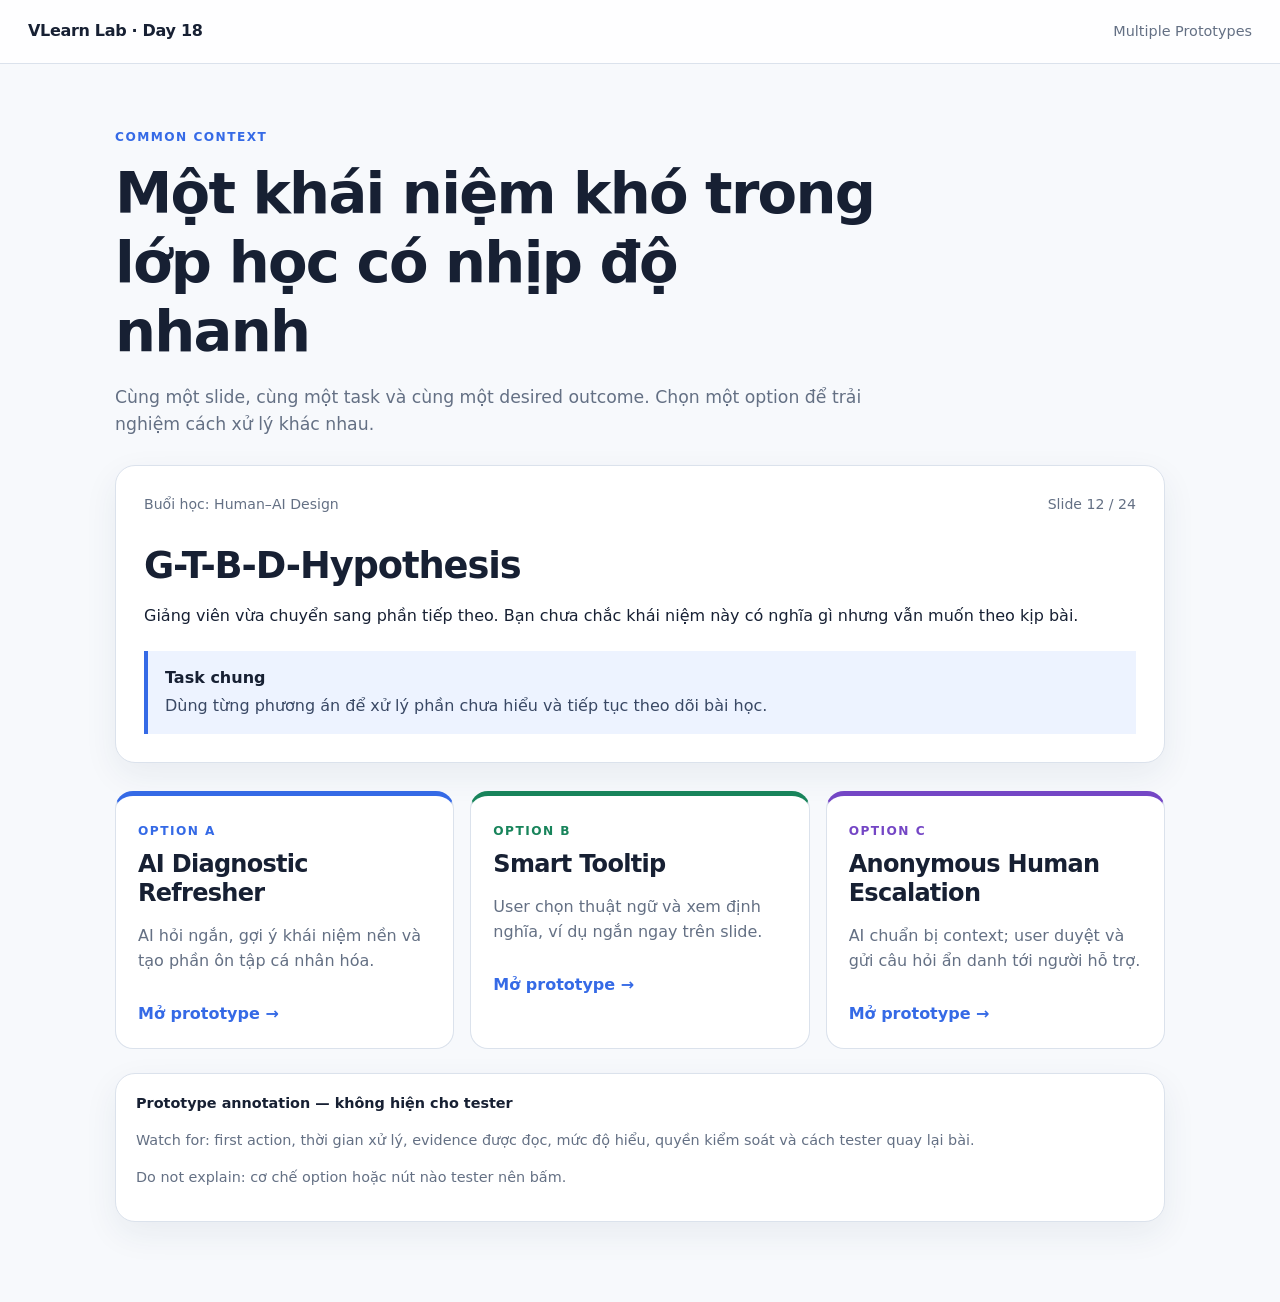
==== Day18_Prototypes/index.html @ 7a0dbe06 "feat: implement design prototypes and supporting CSS/JS for stage 4 report" ====
<!doctype html>
<html lang="vi">
<head>
  <meta charset="utf-8">
  <meta name="viewport" content="width=device-width, initial-scale=1">
  <title>AI Tutor — Day 18 Prototypes</title>
  <link rel="stylesheet" href="shared.css">
</head>
<body data-option="hub">
  <header class="topbar">
    <a class="brand" href="index.html">VLearn Lab · Day 18</a>
    <span class="topbar-note">Multiple Prototypes</span>
  </header>

  <main class="container">
    <section class="hero">
      <p class="eyebrow">COMMON CONTEXT</p>
      <h1>Một khái niệm khó trong lớp học có nhịp độ nhanh</h1>
      <p class="lead">Cùng một slide, cùng một task và cùng một desired outcome. Chọn một option để trải nghiệm cách xử lý khác nhau.</p>
    </section>

    <section class="context-card">
      <div class="progress-row">
        <span>Buổi học: Human–AI Design</span>
        <span>Slide 12 / 24</span>
      </div>
      <h2>G-T-B-D-Hypothesis</h2>
      <p>Giảng viên vừa chuyển sang phần tiếp theo. Bạn chưa chắc khái niệm này có nghĩa gì nhưng vẫn muốn theo kịp bài.</p>
      <div class="task-box">
        <strong>Task chung</strong>
        <span>Dùng từng phương án để xử lý phần chưa hiểu và tiếp tục theo dõi bài học.</span>
      </div>
    </section>

    <section class="option-grid" aria-label="Ba prototype">
      <a class="option-card option-a" href="option-a.html">
        <span class="option-label">OPTION A</span>
        <h2>AI Diagnostic Refresher</h2>
        <p>AI hỏi ngắn, gợi ý khái niệm nền và tạo phần ôn tập cá nhân hóa.</p>
        <span class="card-link">Mở prototype →</span>
      </a>
      <a class="option-card option-b" href="option-b.html">
        <span class="option-label">OPTION B</span>
        <h2>Smart Tooltip</h2>
        <p>User chọn thuật ngữ và xem định nghĩa, ví dụ ngắn ngay trên slide.</p>
        <span class="card-link">Mở prototype →</span>
      </a>
      <a class="option-card option-c" href="option-c.html">
        <span class="option-label">OPTION C</span>
        <h2>Anonymous Human Escalation</h2>
        <p>AI chuẩn bị context; user duyệt và gửi câu hỏi ẩn danh tới người hỗ trợ.</p>
        <span class="card-link">Mở prototype →</span>
      </a>
    </section>

    <aside class="annotation">
      <strong>Prototype annotation — không hiện cho tester</strong>
      <p>Watch for: first action, thời gian xử lý, evidence được đọc, mức độ hiểu, quyền kiểm soát và cách tester quay lại bài.</p>
      <p>Do not explain: cơ chế option hoặc nút nào tester nên bấm.</p>
    </aside>
  </main>
</body>
</html>
---- Day18_Prototypes/shared.css ----
:root {
  --ink: #172033;
  --muted: #647084;
  --line: #dbe2ec;
  --paper: #f7f9fc;
  --white: #ffffff;
  --blue: #356ae6;
  --blue-soft: #edf3ff;
  --green: #18845b;
  --green-soft: #eaf8f1;
  --amber: #a26500;
  --amber-soft: #fff6df;
  --purple: #7446c5;
  --purple-soft: #f3edff;
  font-family: Inter, ui-sans-serif, system-ui, -apple-system, BlinkMacSystemFont, "Segoe UI", sans-serif;
}

* { box-sizing: border-box; }

body {
  margin: 0;
  color: var(--ink);
  background: var(--paper);
  line-height: 1.55;
}

button, input, textarea { font: inherit; }
button { cursor: pointer; }
a { color: inherit; }

.topbar {
  height: 64px;
  display: flex;
  align-items: center;
  justify-content: space-between;
  padding: 0 28px;
  border-bottom: 1px solid var(--line);
  background: rgba(255,255,255,.92);
}

.brand {
  font-weight: 800;
  text-decoration: none;
  letter-spacing: -.02em;
}

.topbar-note { color: var(--muted); font-size: .9rem; }
.container { width: min(1050px, calc(100% - 36px)); margin: 0 auto; padding: 52px 0 80px; }
.hero { max-width: 760px; margin-bottom: 28px; }
.eyebrow, .option-label { font-size: .76rem; font-weight: 800; letter-spacing: .12em; color: var(--blue); }
h1, h2, h3 { line-height: 1.2; letter-spacing: -.03em; }
h1 { font-size: clamp(2rem, 5vw, 3.6rem); margin: 8px 0 16px; }
h2 { margin: 8px 0 10px; }
.lead { color: var(--muted); font-size: 1.08rem; }

.context-card, .panel, .annotation {
  border: 1px solid var(--line);
  border-radius: 20px;
  background: var(--white);
  box-shadow: 0 12px 34px rgba(31, 50, 80, .07);
}

.context-card { padding: 28px; margin: 28px 0; }
.progress-row { display: flex; justify-content: space-between; gap: 12px; color: var(--muted); font-size: .88rem; }
.context-card h2 { font-size: clamp(1.5rem, 3vw, 2.3rem); margin-top: 28px; }
.task-box { display: grid; gap: 3px; margin-top: 22px; padding: 15px 17px; border-left: 4px solid var(--blue); background: var(--blue-soft); }
.task-box span { color: #394864; }

.option-grid { display: grid; grid-template-columns: repeat(3, 1fr); gap: 16px; }
.option-card { display: block; min-height: 235px; padding: 22px; border: 1px solid var(--line); border-radius: 18px; background: var(--white); text-decoration: none; transition: transform .18s ease, box-shadow .18s ease; }
.option-card:hover { transform: translateY(-3px); box-shadow: 0 14px 32px rgba(31, 50, 80, .12); }
.option-card p { color: var(--muted); }
.option-a { border-top: 5px solid var(--blue); }
.option-b { border-top: 5px solid var(--green); }
.option-c { border-top: 5px solid var(--purple); }
.option-b .option-label { color: var(--green); }
.option-c .option-label { color: var(--purple); }
.card-link { display: inline-block; margin-top: 12px; color: var(--blue); font-weight: 750; }

.annotation { margin-top: 24px; padding: 18px 20px; color: var(--muted); font-size: .9rem; }
.annotation strong { color: var(--ink); }

.prototype-shell { max-width: 760px; margin: 0 auto; }
.prototype-title { margin-bottom: 24px; }
.prototype-title h1 { font-size: clamp(2rem, 5vw, 3rem); }
.back-link { display: inline-block; margin-bottom: 20px; color: var(--blue); font-weight: 700; text-decoration: none; }
.panel { padding: 26px; margin-bottom: 18px; }
.panel h2 { margin-top: 0; }
.slide-number { color: var(--muted); font-size: .86rem; }
.slide-content { margin: 22px 0; padding: 24px; border: 1px solid var(--line); border-radius: 14px; background: #fbfcff; }
.slide-content h2 { font-size: 1.65rem; }
.slide-content p { color: #46536b; }
.term-chip { border: 0; border-bottom: 2px dashed var(--blue); color: var(--blue); background: transparent; font-weight: 750; padding: 0 2px; }
.actions { display: flex; flex-wrap: wrap; gap: 10px; margin-top: 20px; }
.btn { border: 1px solid var(--line); border-radius: 10px; padding: 10px 15px; background: var(--white); color: var(--ink); font-weight: 700; }
.btn:hover { border-color: #9caec8; }
.btn-primary { border-color: var(--blue); background: var(--blue); color: #fff; }
.btn-success { border-color: var(--green); background: var(--green); color: #fff; }
.btn-purple { border-color: var(--purple); background: var(--purple); color: #fff; }
.btn-quiet { color: var(--muted); }

.option-banner { padding: 13px 16px; border-radius: 12px; background: var(--blue-soft); color: #284d9c; }
.option-banner.green { background: var(--green-soft); color: #136843; }
.option-banner.purple { background: var(--purple-soft); color: #5834a0; }
.notice { padding: 13px 16px; border-radius: 12px; background: var(--amber-soft); color: #714900; }
.result { border: 1px solid #bfe5d1; background: var(--green-soft); }
.result h2 { color: #12633f; }
.evidence { padding: 14px 16px; border-radius: 12px; background: rgba(255,255,255,.72); color: #365344; }
.evidence strong { display: block; margin-bottom: 4px; }

.choice-list { display: grid; gap: 10px; margin: 18px 0; }
.choice { display: flex; align-items: flex-start; gap: 10px; padding: 12px; border: 1px solid var(--line); border-radius: 10px; }
.choice input { margin-top: 5px; }
.choice label { cursor: pointer; }

.form-field { display: grid; gap: 7px; margin: 16px 0; }
.form-field label { font-weight: 750; }
textarea { width: 100%; min-height: 110px; resize: vertical; border: 1px solid var(--line); border-radius: 10px; padding: 12px; color: var(--ink); }
.privacy { display: flex; gap: 9px; align-items: flex-start; color: var(--muted); font-size: .92rem; }

.tooltip {
  position: relative;
  margin-top: 12px;
  padding: 17px;
  border: 1px solid #b9dfc9;
  border-radius: 14px;
  background: var(--green-soft);
}
.tooltip strong { color: #12633f; }

.hidden { display: none !important; }
.toast { position: fixed; right: 22px; bottom: 22px; max-width: 330px; padding: 13px 16px; border-radius: 12px; background: #172033; color: white; box-shadow: 0 12px 30px rgba(0,0,0,.2); }

@media (max-width: 760px) {
  .topbar { padding: 0 17px; }
  .container { width: min(100% - 24px, 650px); padding-top: 34px; }
  .option-grid { grid-template-columns: 1fr; }
  .context-card, .panel { padding: 20px; }
  .progress-row { align-items: flex-start; flex-direction: column; }
}
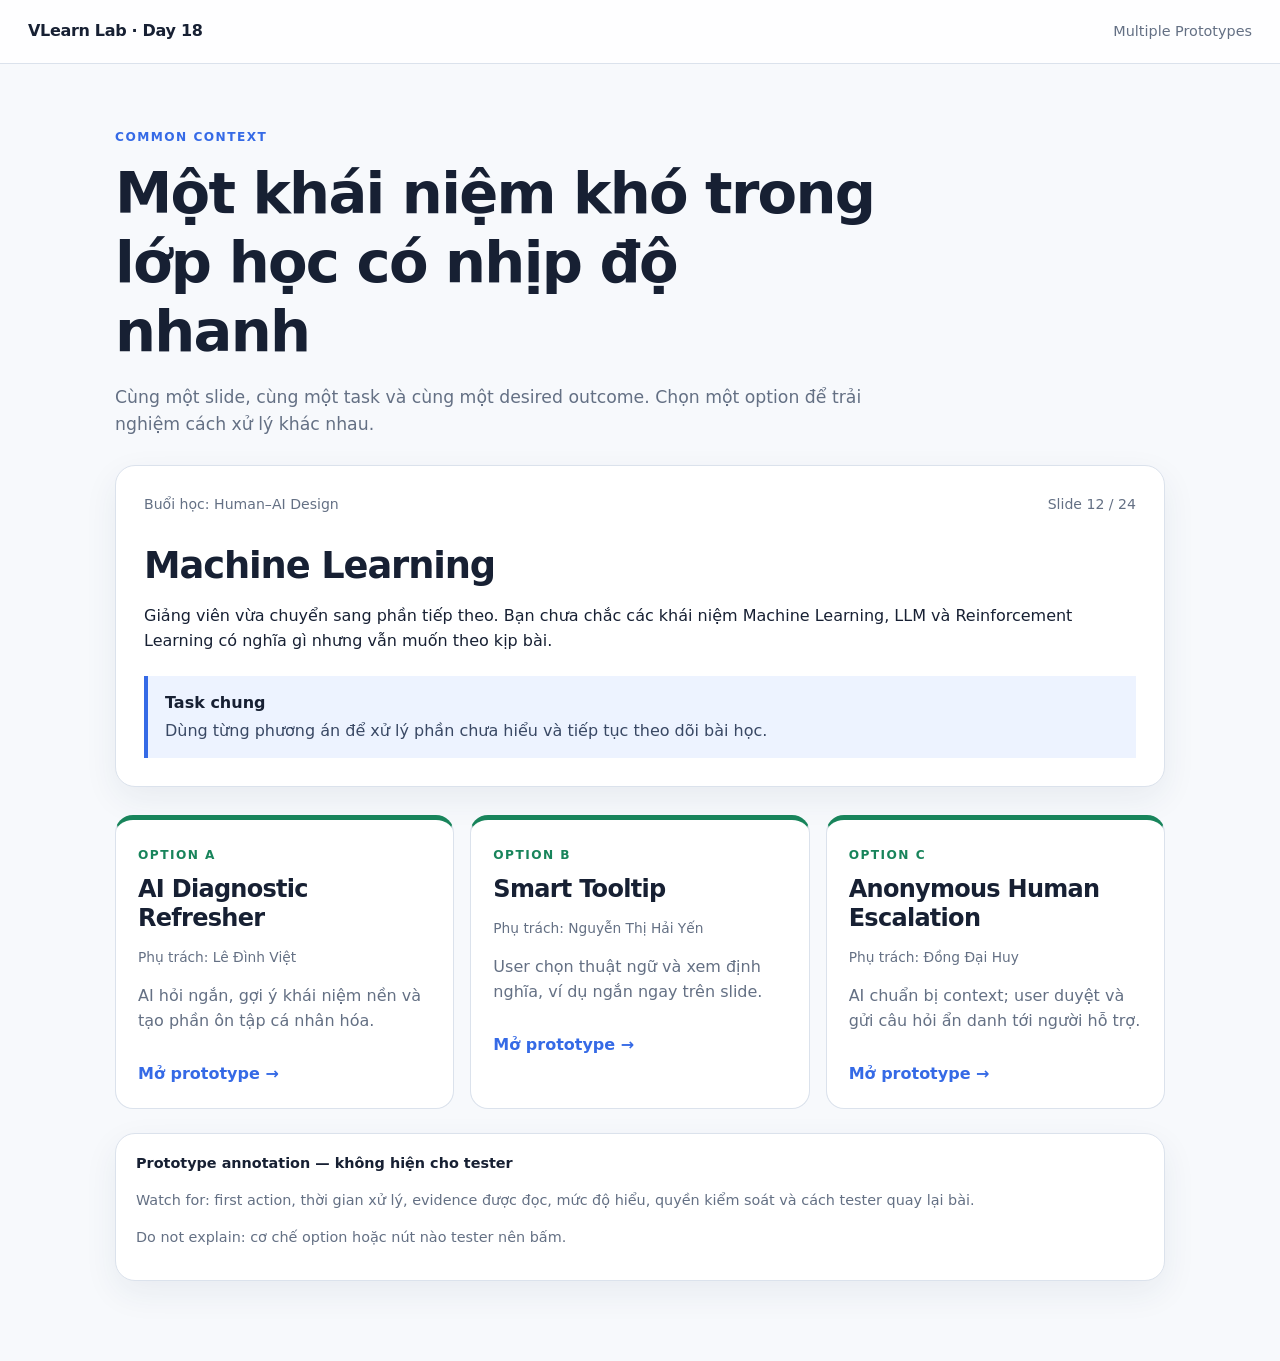
==== commit cc53f5be: "feat: implement interactive popup prototype with concept explanation UI and styling" ====
--- a/Day18_Prototypes/index.html
+++ b/Day18_Prototypes/index.html
@@ -24,8 +24,8 @@
         <span>Buổi học: Human–AI Design</span>
         <span>Slide 12 / 24</span>
       </div>
-      <h2>G-T-B-D-Hypothesis</h2>
-      <p>Giảng viên vừa chuyển sang phần tiếp theo. Bạn chưa chắc khái niệm này có nghĩa gì nhưng vẫn muốn theo kịp bài.</p>
+      <h2>Machine Learning</h2>
+      <p>Giảng viên vừa chuyển sang phần tiếp theo. Bạn chưa chắc các khái niệm Machine Learning, LLM và Reinforcement Learning có nghĩa gì nhưng vẫn muốn theo kịp bài.</p>
       <div class="task-box">
         <strong>Task chung</strong>
         <span>Dùng từng phương án để xử lý phần chưa hiểu và tiếp tục theo dõi bài học.</span>
@@ -36,18 +36,21 @@
       <a class="option-card option-a" href="option-a.html">
         <span class="option-label">OPTION A</span>
         <h2>AI Diagnostic Refresher</h2>
+        <p class="slide-number">Phụ trách: Lê Đình Việt</p>
         <p>AI hỏi ngắn, gợi ý khái niệm nền và tạo phần ôn tập cá nhân hóa.</p>
         <span class="card-link">Mở prototype →</span>
       </a>
-      <a class="option-card option-b" href="option-b.html">
+      <a class="option-card option-b" href="prototype.html">
         <span class="option-label">OPTION B</span>
         <h2>Smart Tooltip</h2>
+        <p class="slide-number">Phụ trách: Nguyễn Thị Hải Yến</p>
         <p>User chọn thuật ngữ và xem định nghĩa, ví dụ ngắn ngay trên slide.</p>
         <span class="card-link">Mở prototype →</span>
       </a>
       <a class="option-card option-c" href="option-c.html">
         <span class="option-label">OPTION C</span>
         <h2>Anonymous Human Escalation</h2>
+        <p class="slide-number">Phụ trách: Đồng Đại Huy</p>
         <p>AI chuẩn bị context; user duyệt và gửi câu hỏi ẩn danh tới người hỗ trợ.</p>
         <span class="card-link">Mở prototype →</span>
       </a>
--- a/Day18_Prototypes/shared.css
+++ b/Day18_Prototypes/shared.css
@@ -70,11 +70,12 @@
 .option-card { display: block; min-height: 235px; padding: 22px; border: 1px solid var(--line); border-radius: 18px; background: var(--white); text-decoration: none; transition: transform .18s ease, box-shadow .18s ease; }
 .option-card:hover { transform: translateY(-3px); box-shadow: 0 14px 32px rgba(31, 50, 80, .12); }
 .option-card p { color: var(--muted); }
-.option-a { border-top: 5px solid var(--blue); }
+.option-a { border-top: 5px solid var(--green); }
 .option-b { border-top: 5px solid var(--green); }
-.option-c { border-top: 5px solid var(--purple); }
+.option-c { border-top: 5px solid var(--green); }
+.option-a .option-label { color: var(--green); }
 .option-b .option-label { color: var(--green); }
-.option-c .option-label { color: var(--purple); }
+.option-c .option-label { color: var(--green); }
 .card-link { display: inline-block; margin-top: 12px; color: var(--blue); font-weight: 750; }
 
 .annotation { margin-top: 24px; padding: 18px 20px; color: var(--muted); font-size: .9rem; }
